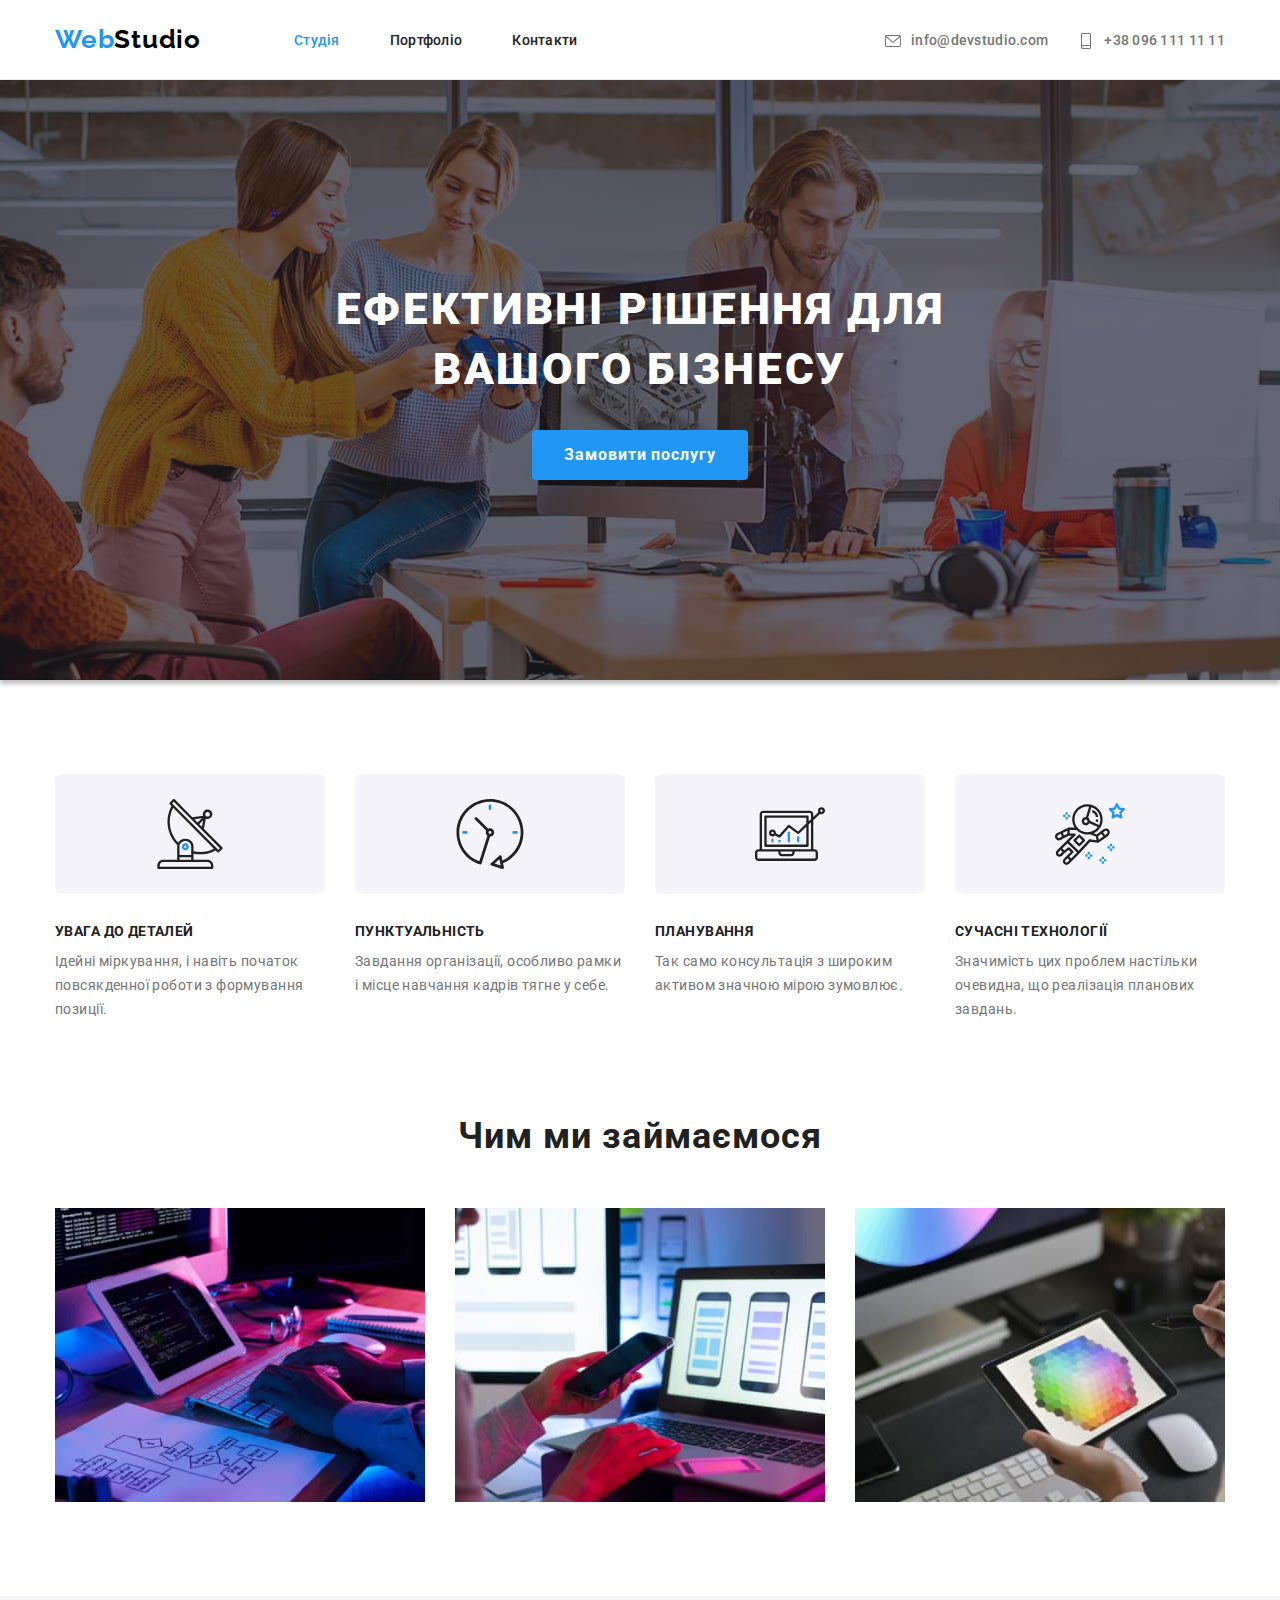
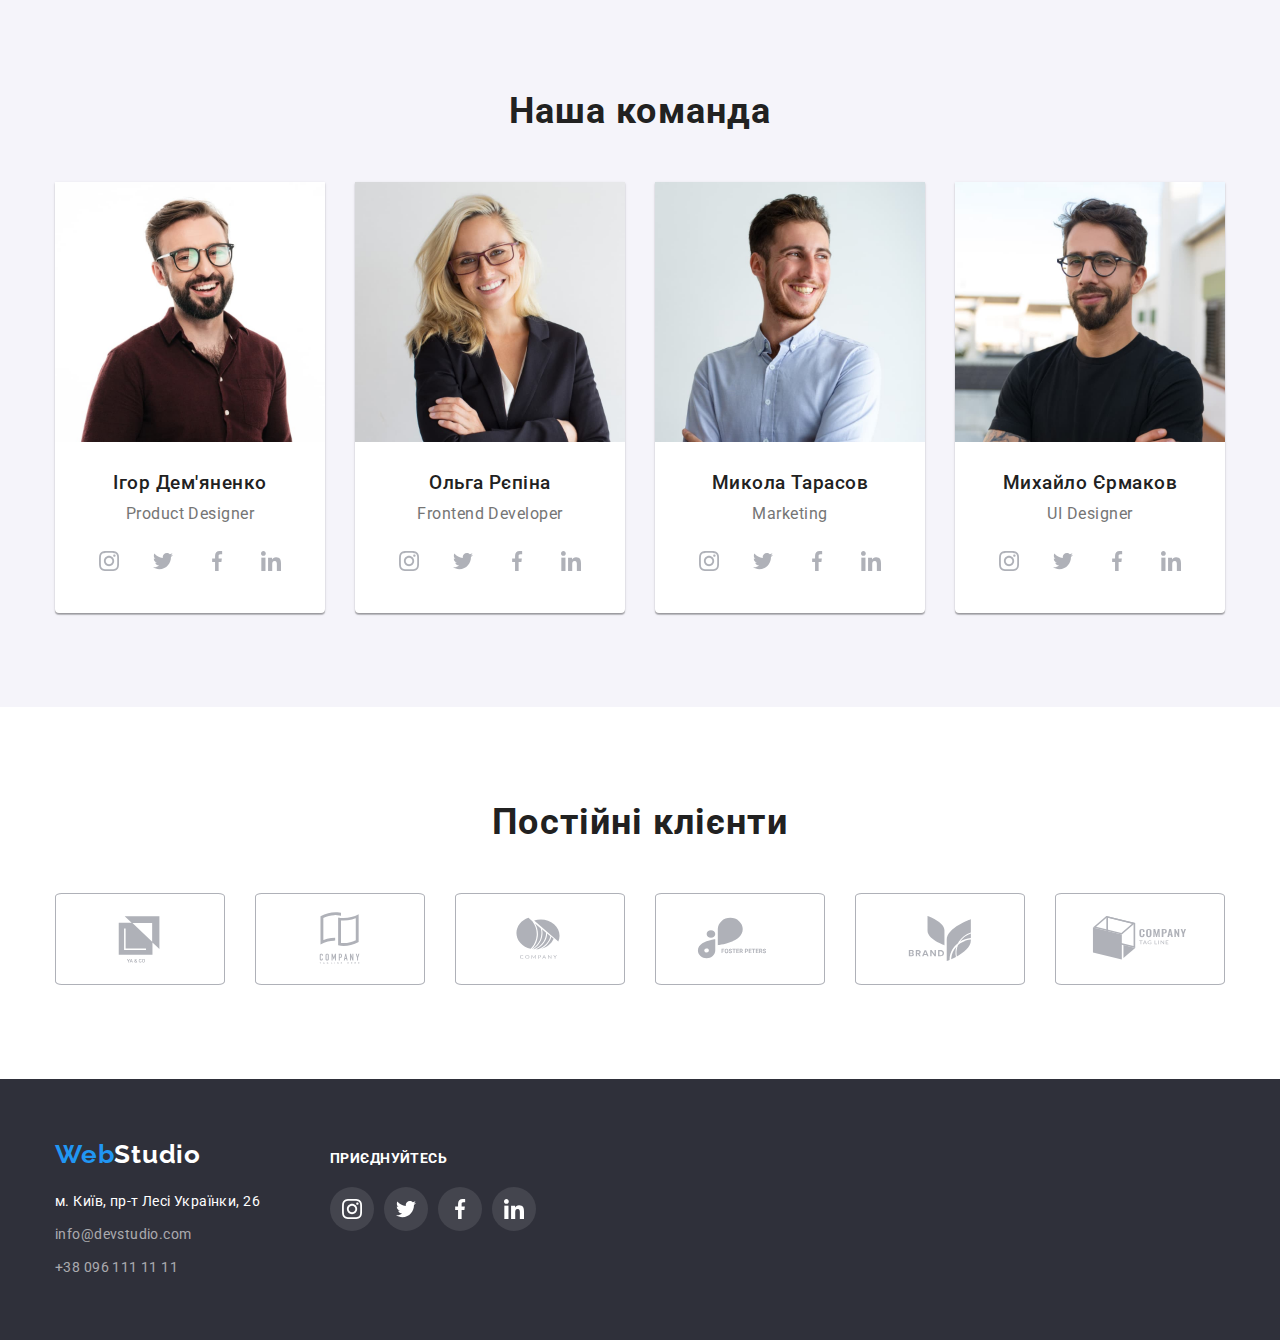
==== index.html @ f3d17907 "Adds HW-4" ====
<!DOCTYPE html>
<html lang="uk">

<head>
  <meta charset="UTF-8" />
  <meta http-equiv="X-UA-Compatible" content="IE=edge" />
  <meta name="viewport" content="width=device-width, initial-scale=1.0" />
  <title>Студія</title>
  <link rel="preconnect" href="https://fonts.googleapis.com" />
  <link rel="preconnect" href="https://fonts.gstatic.com" crossorigin />
  <link
    href="https://fonts.googleapis.com/css2?family=Oleo+Script&family=Raleway:wght@700&family=Roboto:wght@400;500;700;900&display=swap"
    rel="stylesheet" />
  <link rel="stylesheet" href="https://cdnjs.cloudflare.com/ajax/libs/modern-normalize/1.1.0/modern-normalize.min.css"
    integrity="sha512-wpPYUAdjBVSE4KJnH1VR1HeZfpl1ub8YT/NKx4PuQ5NmX2tKuGu6U/JRp5y+Y8XG2tV+wKQpNHVUX03MfMFn9Q=="
    crossorigin="anonymous" referrerpolicy="no-referrer" />
  <link rel="stylesheet" href="./css/styles.css" />
</head>

<body>
  <!-- Шапка сайту -->
  <header class="header">
    <div class="container">
      <nav class="nav">
        <a href="/" class="logo-header link"><span>Web</span>Studio</a>
        <ul class="list first-list">
          <li class="list-item">
            <a href="/" class="nav-item active link">Студія</a>
          </li>
          <li class="list-item">
            <a href="./portfolio.html" class="nav-item link">Портфоліо</a>
          </li>
          <li class="list-item">
            <a href="#" class="nav-item link">Контакти</a>
          </li>
        </ul>
      </nav>
      <ul class="list second-list">
        <li class="list-item">
          <a href="mailto:info@devstudio.com" class="address-header link">
            <svg class="envelope" width="16" height="16">
              <use href="./images/icons.svg#icon-envelope"></use>
            </svg>
            info@devstudio.com
          </a>
        </li>
        <li class="list-item">
          <a href="tel:+380961111111" class="address-header link">
            <svg class="smartphone" width="16" height="16">
              <use href="./images/icons.svg#icon-smartphone"></use>
            </svg>
            +38 096 111 11 11
          </a>
        </li>
      </ul>
    </div>
  </header>

  <!-- Головний контент сторінки -->
  <main>
    <!-- Герой -->
    <section class="hero">
      <div class="container">
        <h1 class="hero-title">Ефективні рішення для вашого бізнесу</h1>
        <button type="button" class="hero-button">Замовити послугу</button>
      </div>
    </section>

    <!-- Особливості -->
    <section class="characteristics section no-padding">
      <div class="container">
        <h2 class="characteristics-title visually-hidden">Особливості</h2>
        <ul class="list">
          <li class="list-item">
            <div class="characteristic-thumb">
              <svg class="antenna" width="70" height="70">
                <use href="./images/icons.svg#icon-antenna"></use>
              </svg>
            </div>
            <h3 class="characteristic-title">Увага до деталей</h3>
            <p class="characteristic-text">
              Ідейні міркування, і навіть початок повсякденної роботи з
              формування позиції.
            </p>
          </li>
          <li class="list-item">
            <div class="characteristic-thumb">
              <svg class="clock" width="70" height="70">
                <use href="./images/icons.svg#icon-clock"></use>
              </svg>
            </div>
            <h3 class="characteristic-title">Пунктуальність</h3>
            <p class="characteristic-text">
              Завдання організації, особливо рамки і місце навчання кадрів
              тягне у себе.
            </p>
          </li>
          <li class="list-item">
            <div class="characteristic-thumb">
              <svg class="diagram" width="70" height="70">
                <use href="./images/icons.svg#icon-diagram"></use>
              </svg>
            </div>
            <h3 class="characteristic-title">Планування</h3>
            <p class="characteristic-text">
              Так само консультація з широким активом значною мірою зумовлює.
            </p>
          </li>
          <li class="list-item">
            <div class="characteristic-thumb">
              <svg class="astronaut" width="70" height="70">
                <use href="./images/icons.svg#icon-astronaut"></use>
              </svg>
            </div>
            <h3 class="characteristic-title">Сучасні технології</h3>
            <p class="characteristic-text">
              Значимість цих проблем настільки очевидна, що реалізація
              планових завдань.
            </p>
          </li>
        </ul>
      </div>
    </section>

    <!-- Чим ми займаємося -->
    <section class="works section">
      <div class="container">
        <h2 class="works-title">Чим ми займаємося</h2>
        <ul class="list">
          <li class="list-item">
            <img src="./images/img1.jpg" alt="Програміст працює за робочим столом в офісі" width="370" />
          </li>
          <li class="list-item">
            <img src="./images/img2.jpg" alt="Дизайнер розробляє застосунок для смартфонів" width="370" />
          </li>
          <li class="list-item">
            <img src="./images/img3.jpg" alt="Дизайнер з графічним планшетом з вибором кольорів" width="370" />
          </li>
        </ul>
      </div>
    </section>

    <!-- Наша команда -->
    <section class="team section">
      <div class="container">
        <h2 class="team-title">Наша команда</h2>
        <ul class="list">
          <li class="card">
            <img src="./images/card1.jpg" alt="Фото Ігоря Дем'яненка" width="270" />
            <div class="card-description">
              <h3 class="card-title">Ігор Дем'яненко</h3>
              <p lang="en" class="card-text">Product Designer</p>
              <ul class="list">
                <li class="list-item">
                  <a href="#" class="link card-link">
                    <svg class="instagram social" width="20" height="20">
                      <use href="./images/icons.svg#icon-instagram"></use>
                    </svg>
                  </a>
                </li>
                <li class="list-item">
                  <a href="#" class="link card-link">
                    <svg class="twitter social" width="20" height="20">
                      <use href="./images/icons.svg#icon-twitter"></use>
                    </svg>
                  </a>
                </li>
                <li class="list-item">
                  <a href="#" class="link card-link">
                    <svg class="facebook social" width="20" height="20">
                      <use href="./images/icons.svg#icon-facebook"></use>
                    </svg>
                  </a>
                </li>
                <li class="list-item">
                  <a href="#" class="link card-link">
                    <svg class="linkedin social" width="20" height="20">
                      <use href="./images/icons.svg#icon-linkedin"></use>
                    </svg>
                  </a>
                </li>
              </ul>
            </div>
          </li>
          <li class="card">
            <img src="./images/card2.jpg" alt="Фото Ольги Рєпіной" width="270" />
            <div class="card-description">
              <h3 class="card-title">Ольга Рєпіна</h3>
              <p lang="en" class="card-text">Frontend Developer</p>
              <ul class="list">
                <li class="list-item">
                  <a href="#" class="link card-link">
                    <svg class="instagram social" width="20" height="20">
                      <use href="./images/icons.svg#icon-instagram"></use>
                    </svg>
                  </a>
                </li>
                <li class="list-item">
                  <a href="#" class="link card-link">
                    <svg class="twitter social" width="20" height="20">
                      <use href="./images/icons.svg#icon-twitter"></use>
                    </svg>
                  </a>
                </li>
                <li class="list-item">
                  <a href="#" class="link card-link">
                    <svg class="facebook social" width="20" height="20">
                      <use href="./images/icons.svg#icon-facebook"></use>
                    </svg>
                  </a>
                </li>
                <li class="list-item">
                  <a href="#" class="link card-link">
                    <svg class="linkedin social" width="20" height="20">
                      <use href="./images/icons.svg#icon-linkedin"></use>
                    </svg>
                  </a>
                </li>
              </ul>
            </div>
          </li>
          <li class="card">
            <img src="./images/card3.jpg" alt="Фото Миколи Тарасова" width="270" />
            <div class="card-description">
              <h3 class="card-title">Микола Тарасов</h3>
              <p lang="en" class="card-text">Marketing</p>
              <ul class="list">
                <li class="list-item">
                  <a href="#" class="link card-link">
                    <svg class="instagram social" width="20" height="20">
                      <use href="./images/icons.svg#icon-instagram"></use>
                    </svg>
                  </a>
                </li>
                <li class="list-item">
                  <a href="#" class="link card-link">
                    <svg class="twitter social" width="20" height="20">
                      <use href="./images/icons.svg#icon-twitter"></use>
                    </svg>
                  </a>
                </li>
                <li class="list-item">
                  <a href="#" class="link card-link">
                    <svg class="facebook social" width="20" height="20">
                      <use href="./images/icons.svg#icon-facebook"></use>
                    </svg>
                  </a>
                </li>
                <li class="list-item">
                  <a href="#" class="link card-link">
                    <svg class="linkedin social" width="20" height="20">
                      <use href="./images/icons.svg#icon-linkedin"></use>
                    </svg>
                  </a>
                </li>
              </ul>
            </div>
          </li>
          <li class="card">
            <img src="./images/card4.jpg" alt="Фото Михайла Єрмакова" width="270" />
            <div class="card-description">
              <h3 class="card-title">Михайло Єрмаков</h3>
              <p lang="en" class="card-text">UI Designer</p>
              <ul class="list">
                <li class="list-item">
                  <a href="#" class="link card-link">
                    <svg class="instagram social" width="20" height="20">
                      <use href="./images/icons.svg#icon-instagram"></use>
                    </svg>
                  </a>
                </li>
                <li class="list-item">
                  <a href="#" class="link card-link">
                    <svg class="twitter social" width="20" height="20">
                      <use href="./images/icons.svg#icon-twitter"></use>
                    </svg>
                  </a>
                </li>
                <li class="list-item">
                  <a href="#" class="link card-link">
                    <svg class="facebook social" width="20" height="20">
                      <use href="./images/icons.svg#icon-facebook"></use>
                    </svg>
                  </a>
                </li>
                <li class="list-item">
                  <a href="#" class="link card-link">
                    <svg class="linkedin social" width="20" height="20">
                      <use href="./images/icons.svg#icon-linkedin"></use>
                    </svg>
                  </a>
                </li>
              </ul>
            </div>
          </li>
        </ul>
      </div>
    </section>

    <!-- Постійні клієнти -->
    <section class="clients section">
      <div class="container">
        <h2 class="clients-title">Постійні клієнти</h2>
        <ul class="list">
          <li class="list-item">
            <a href="#" class="link client-link">
              <svg class="client-logo" width="106" height="60">
                <use href="./images/icons.svg#icon-logo1"></use>
              </svg>
            </a>
          </li>
          <li class="list-item">
            <a href="#" class="link client-link">
              <svg class="client-logo" width="106" height="60">
                <use href="./images/icons.svg#icon-logo2"></use>
              </svg>
            </a>
          </li>
          <li class="list-item">
            <a href="#" class="link client-link">
              <svg class="client-logo" width="106" height="60">
                <use href="./images/icons.svg#icon-logo3"></use>
              </svg>
            </a>
          </li>
          <li class="list-item">
            <a href="#" class="link client-link">
              <svg class="client-logo" width="106" height="60">
                <use href="./images/icons.svg#icon-logo4"></use>
              </svg>
            </a>
          </li>
          <li class="list-item">
            <a href="#" class="link client-link">
              <svg class="client-logo" width="106" height="60">
                <use href="./images/icons.svg#icon-logo5"></use>
              </svg>
            </a>
          </li>
          <li class="list-item">
            <a href="#" class="link client-link">
              <svg class="client-logo" width="106" height="60">
                <use href="./images/icons.svg#icon-logo6"></use>
              </svg>
            </a>
          </li>
        </ul>
      </div>
    </section>
  </main>

  <!-- Підвал сторінки -->
  <footer class="footer">
    <div class="container">
      <div class="primary-footer">
        <a href="#" class="logo-footer link"><span>Web</span>Studio</a>
        <address class="address">
          <ul class="list">
            <li class="list-footer">
              <a href="https://goo.gl/maps/SeXWdGzoHRJxyxAJA" class="map-footer link" target="_blank"
                rel="noopener noreferrer">м. Київ, пр-т Лесі Українки, 26</a>
            </li>
            <li class="list-footer">
              <a href="mailto:info@devstudio.com" class="address-footer link">info@devstudio.com</a>
            </li>
            <li class="list-footer">
              <a href="tel:+380961111111" class="address-footer link">+38 096 111 11 11</a>
            </li>
          </ul>
        </address>
      </div>
      <div class="secondary-footer">
        <p class="secondary-footer-text">Приєднуйтесь</p>
        <ul class="list">
          <li class="list-item">
            <a href="#" class="link footer-link">
              <svg class="instagram social" width="20" height="20">
                <use href="./images/icons.svg#icon-instagram"></use>
              </svg>
            </a>
          </li>
          <li class="list-item">
            <a href="#" class="link footer-link">
              <svg class="twitter social" width="20" height="20">
                <use href="./images/icons.svg#icon-twitter"></use>
              </svg>
            </a>
          </li>
          <li class="list-item">
            <a href="#" class="link footer-link">
              <svg class="facebook social" width="20" height="20">
                <use href="./images/icons.svg#icon-facebook"></use>
              </svg>
            </a>
          </li>
          <li class="list-item">
            <a href="#" class="link footer-link">
              <svg class="linkedin social" width="20" height="20">
                <use href="./images/icons.svg#icon-linkedin"></use>
              </svg>
            </a>
          </li>
        </ul>
      </div>
    </div>
  </footer>
</body>

</html>
---- css/styles.css ----
html {
  box-sizing: border-box;
}

*,
*::before,
*::after {
  box-sizing: inherit;
}

:root {
  --title-dark-color: #212121;
  --text-dark-color: #757575;
  --background-dark-color: #2f303a;
  --black-color: #000000;
  --accent-color: #2196f3;
  --white-color: #ffffff;
  --text-light-color: rgba(255, 255, 255, 0.6);
  --background-light-color: #f5f5f5;
  --background-gray-color: #f5f4fa;
  --button-active-color: #188ce8;
  --border-portfolio-color: #eeeeee;
  --border-header-color: #ececec;
  --icon-color: #afb1b8;
  --overlay-color: rgba(47, 48, 58, 0.4);
  --background-hero-color: #c4c4c4;
  --icon-footer: rgba(255, 255, 255, 0.1);
}

body {
  margin: 0;
  font-family: "Roboto", sans-serif;
  color: var(--title-dark-color);
}

.hero-button,
.portfolio-button {
  cursor: pointer;
  font-family: inherit;
}

.link {
  text-decoration: none;
}

.list {
  list-style: none;
  padding: 0;
  margin: 0;
}

img {
  display: block;
  max-width: 100%;
}

h1,
h2,
h3,
h4,
h5,
h6,
p {
  margin: 0;
}

.visually-hidden {
  position: absolute;
  white-space: nowrap;
  width: 1px;
  height: 1px;
  overflow: hidden;
  border: 0;
  padding: 0;
  clip: rect(0 0 0 0);
  clip-path: inset(50%);
  margin: -1px;
}

.logo-header,
.logo-footer {
  font-family: "Raleway", sans-serif;
  font-weight: 700;
  font-size: 26px;
  line-height: 1.19;
  letter-spacing: 0.03em;
}

.container {
  width: 1200px;
  margin: 0 auto;
  padding-left: 15px;
  padding-right: 15px;
}

.section {
  padding-top: 94px;
  padding-bottom: 94px;
}

.section.no-padding {
  padding-bottom: 0;
}

/* Шапка сайту */
.header {
  border-bottom: 1px solid var(--border-header-color);

  background-color: var(--white-color);
}

.header .container {
  display: flex;
  justify-content: space-between;
  padding-top: 24px;
  padding-bottom: 24px;
}

.nav,
.header .list {
  display: flex;
  align-items: center;
}

.logo-header {
  margin-right: 93px;

  color: var(--black-color);
}

.first-list .list-item:not(:first-child) {
  margin-left: 50px;
}

.second-list .list-item:not(:first-child) {
  margin-left: 30px;
}

.nav-item,
.address-header {
  font-weight: 500;
  font-size: 14px;
  line-height: 1.14;
  letter-spacing: 0.02em;
}

.nav-item {
  color: var(--title-dark-color);
}

.address-header {
  color: var(--text-dark-color);
  display: inline-flex;
  vertical-align: middle;
}

.active,
.nav-item:hover,
.nav-item:focus,
.address-header:hover,
.address-header:focus,
.logo-header>span {
  color: var(--accent-color);
}

.envelope,
.smartphone {
  margin-right: 10px;
  fill: var(--text-dark-color);
}

.address-header:hover .envelope,
.address-header:focus .envelope,
.address-header:hover .smartphone,
.address-header:focus .smartphone {
  fill: var(--accent-color);
}

/* Герой */
.hero {
  text-align: center;
  padding-top: 200px;
  padding-bottom: 200px;
  box-shadow: 0px 4px 4px rgba(0, 0, 0, 0.25);

  background-image: linear-gradient(var(--overlay-color), var(--overlay-color)),
    url("../images/hero.jpg");
  background-position: center;
  background-repeat: no-repeat;
  background-color: var(--background-hero-color);
}

.hero-title {
  max-width: 696px;
  margin: 0 auto 30px;

  color: var(--white-color);

  font-weight: 900;
  font-size: 44px;
  line-height: 1.36;
  letter-spacing: 0.06em;
  text-transform: uppercase;
}

.hero-button {
  border-radius: 4px;
  padding: 10px 32px;
  border: none;

  color: var(--white-color);
  background-color: var(--accent-color);

  font-weight: 700;
  font-size: 16px;
  line-height: 1.88;
  letter-spacing: 0.06em;
}

.hero-button:hover,
.hero-button:focus {
  background-color: var(--button-active-color);
}

/* Особливості */
.characteristics .list {
  display: flex;
}

.characteristics .list-item:not(:last-child) {
  margin-right: 30px;
}

.characteristic-title {
  margin-bottom: 10px;

  font-weight: 700;
  font-size: 14px;
  line-height: 1.14;
  letter-spacing: 0.03em;
  text-transform: uppercase;
}

.characteristic-text {
  color: var(--text-dark-color);

  font-size: 14px;
  line-height: 1.71;
  letter-spacing: 0.03em;
}

.characteristic-thumb {
  display: flex;
  justify-content: center;
  align-items: center;

  margin-bottom: 30px;
  border-radius: 4%;
  width: 270px;
  height: 120px;

  background-color: var(--background-gray-color);
}

/* Чим ми займаємося */
.works-title {
  margin-bottom: 50px;
  text-align: center;

  font-weight: 700;
  font-size: 36px;
  line-height: 1.17;
  letter-spacing: 0.03em;
}

.works .list {
  display: flex;
}

.works .list-item:not(:last-child) {
  margin-right: 30px;
}

/* Наша команда */
.team {
  background-color: var(--background-gray-color);
  text-align: center;
}

.team .list {
  display: flex;
}

.team-title {
  margin-bottom: 50px;

  font-weight: 700;
  font-size: 36px;
  line-height: 1.17;
  letter-spacing: 0.03em;
}

.card {
  background-color: var(--white-color);

  font-size: 16px;
  line-height: 1.19;
  letter-spacing: 0.03em;

  border-radius: 0px 0px 4px 4px;
  box-shadow: 0px 1px 3px rgba(0, 0, 0, 0.12),
    0px 1px 1px rgba(0, 0, 0, 0.14),
    0px 2px 1px rgba(0, 0, 0, 0.2);
}

.card:not(:last-child) {
  margin-right: 30px;
}

.card-description {
  padding: 30px 32px;
}

.card-title {
  margin-bottom: 10px;

  font-weight: 500;
}

.card-text {
  margin-bottom: 16px;

  color: var(--text-dark-color);
}

.card .list {
  display: flex;
}

.card .list-item:not(:last-child) {
  margin-right: 10px;
}

.card-link {
  display: flex;
  justify-content: center;
  align-items: center;
  width: 44px;
  height: 44px;
  border-radius: 50%;
}

.card-link .social {
  fill: var(--icon-color);
}

.card-link:hover,
.card-link:focus {
  background-color: var(--accent-color);
}

.card-link:hover .social,
.card-link:focus .social {
  fill: var(--white-color);
}

/* Постійні клієнти */
.clients-title {
  margin-bottom: 50px;

  font-weight: 700;
  font-size: 36px;
  line-height: 1.17;
  text-align: center;
  letter-spacing: 0.03em;
}

.clients .list {
  display: flex;
}

.clients .list-item:not(:last-child) {
  margin-right: 30px;
}

.client-link {
  display: flex;
  justify-content: center;
  align-items: center;
  width: 170px;
  height: 92px;
  border: 1px solid var(--icon-color);
  border-radius: 4%;
}

.client-logo {
  fill: var(--icon-color)
}

.client-link:hover,
.client-link:focus {
  border: 1px solid var(--accent-color);
}

.client-link:hover .client-logo,
.client-link:focus .client-logo {
  fill: var(--accent-color);
}

/* Підвал сторінки */
.footer .container {
  display: flex;
}

.footer {
  padding-top: 60px;
  padding-bottom: 60px;

  background-color: var(--background-dark-color);
}

.logo-footer {
  color: var(--white-color);
}

.map-footer,
.address-footer {
  font-style: normal;
  font-size: 14px;
  line-height: 1.71;
  letter-spacing: 0.03em;
}

.map-footer {
  color: var(--white-color);
}

.address-footer {
  color: var(--text-light-color);
}

.map-footer:hover,
.map-footer:focus,
.address-footer:hover,
.address-footer:focus,
.logo-footer>span {
  color: var(--accent-color);
}

.address {
  margin-top: 20px;
}

.list-footer:not(:last-child) {
  margin-bottom: 9px;
}

.secondary-footer {
  margin-left: 70px;
  padding-top: 12px;
}

.secondary-footer-text {
  margin-bottom: 20px;

  color: var(--white-color);
  font-weight: 700;
  font-size: 14px;
  line-height: 1.14;
  letter-spacing: 0.03em;
  text-transform: uppercase;
}

.secondary-footer .list {
  display: flex;
}

.secondary-footer .list-item:not(:last-child) {
  margin-right: 10px;
}

.footer-link {
  display: flex;
  justify-content: center;
  align-items: center;
  width: 44px;
  height: 44px;
  border-radius: 50%;

  background-color: var(--icon-footer);
}

.footer-link .social {
  fill: var(--white-color);
}

.footer-link:hover,
.footer-link:focus {
  background-color: var(--accent-color);
}

/* Портфоліо */
.buttons {
  display: flex;
  justify-content: center;
  margin-bottom: 50px;
}

.buttons .list-item:not(:last-child) {
  margin-right: 8px;
}

.portfolio-button {
  padding: 6px 22px;
  text-align: center;
  border: none;
  border-radius: 4px;

  background-color: var(--background-gray-color);

  font-weight: 500;
  font-size: 16px;
  line-height: 1.62;
  letter-spacing: 0.03em;
}

.portfolio-button:hover,
.portfolio-button:focus {
  box-shadow: 0px 3px 1px rgba(0, 0, 0, 0.1),
    0px 1px 2px rgba(0, 0, 0, 0.08),
    0px 2px 2px rgba(0, 0, 0, 0.12);

  background-color: var(--accent-color);
  color: var(--white-color);
}

.projects {
  display: flex;
  flex-wrap: wrap;
  gap: 30px;
}

.project {
  flex-basis: calc((100% - 60px) / 3);

  background-color: var(--white-color);
}

/* .project img {
  width: 100%;
} */

.project .link {
  display: block;
}

.project .link:hover,
.project .link:focus {
  box-shadow: 0px 1px 1px rgba(0, 0, 0, 0.12),
    0px 4px 4px rgba(0, 0, 0, 0.06),
    1px 4px 6px rgba(0, 0, 0, 0.16);
}

.project-description {
  padding: 20px 24px;
  border-right: 1px solid var(--border-portfolio-color);
  border-left: 1px solid var(--border-portfolio-color);
  border-bottom: 1px solid var(--border-portfolio-color);
}

.project-title {
  font-weight: 700;
  font-size: 18px;
  line-height: 2;
  letter-spacing: 0.06em;

  color: var(--title-dark-color);
}

.project-text {
  margin-top: 4px;

  color: var(--text-dark-color);
  font-size: 16px;
  line-height: 1.88;
  letter-spacing: 0.03em;
}
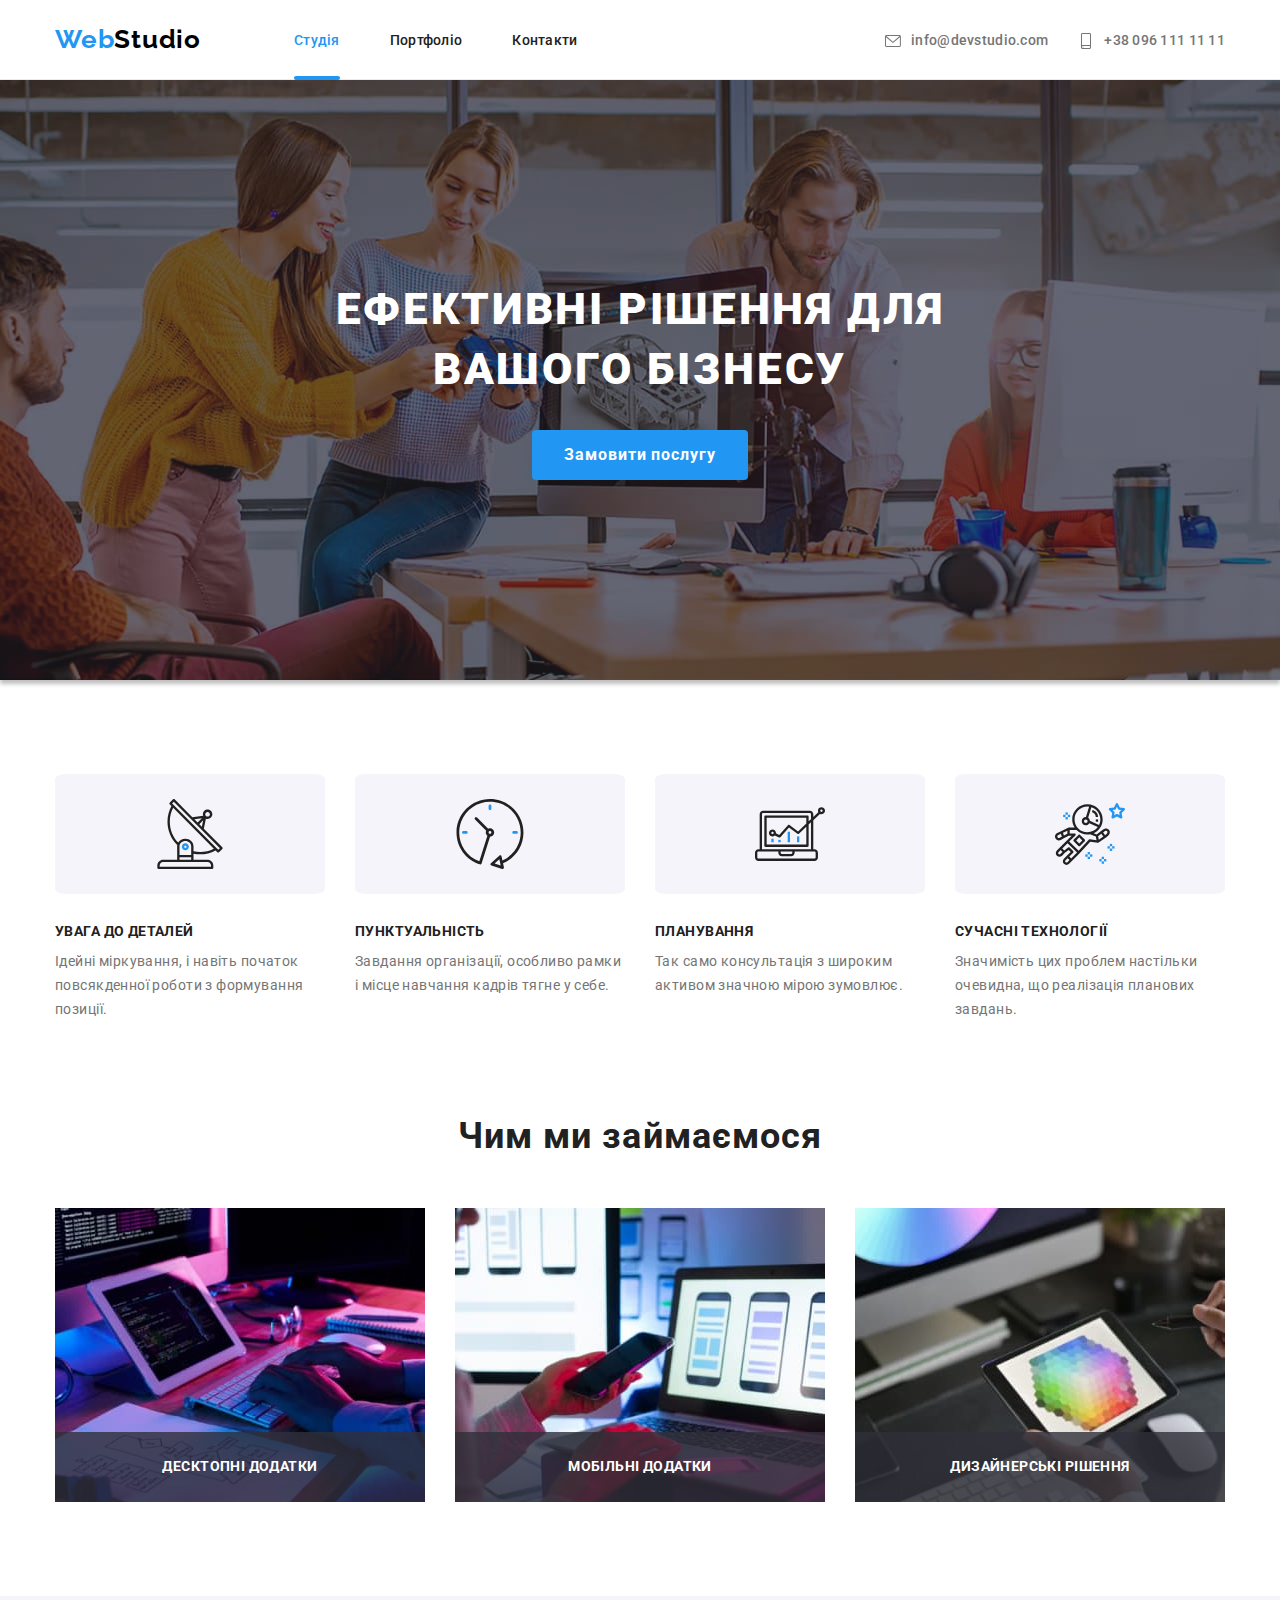
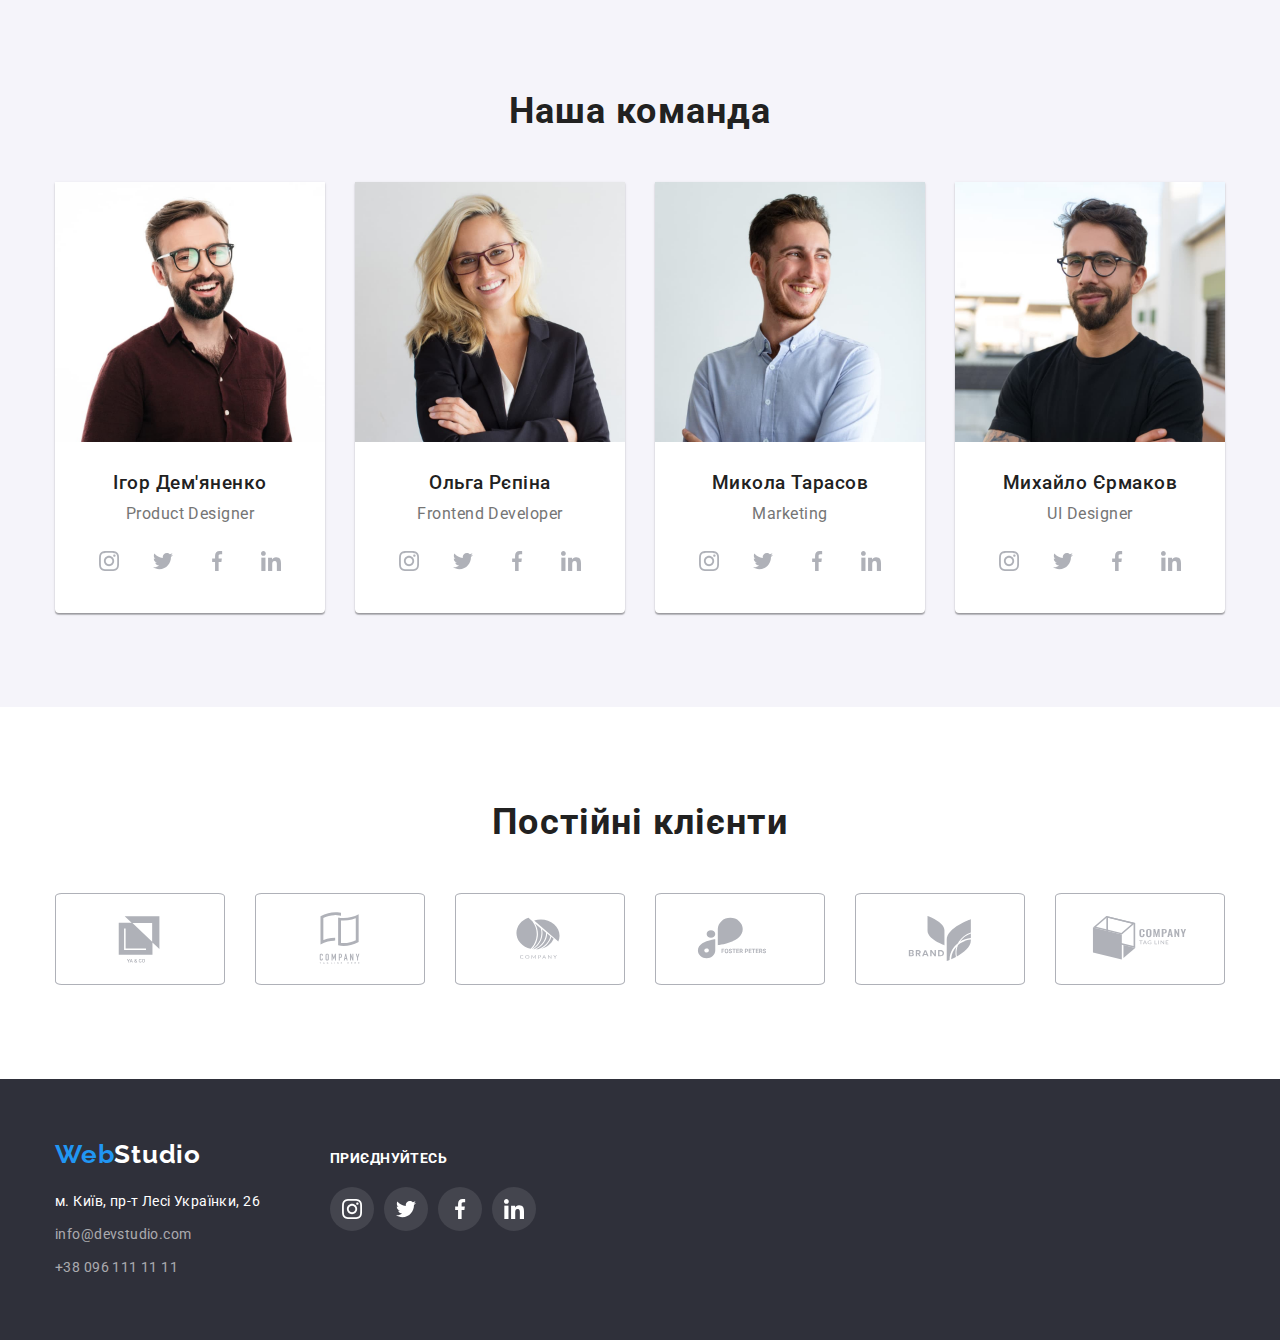
==== commit 62947de2: "Adds active::after and work-title" ====
--- a/index.html
+++ b/index.html
@@ -129,12 +129,15 @@
         <ul class="list">
           <li class="list-item">
             <img src="./images/img1.jpg" alt="Програміст працює за робочим столом в офісі" width="370" />
+            <h3 class="work-title">Десктопні додатки</h3>
           </li>
           <li class="list-item">
             <img src="./images/img2.jpg" alt="Дизайнер розробляє застосунок для смартфонів" width="370" />
+            <h3 class="work-title">Мобільні додатки</h3>
           </li>
           <li class="list-item">
             <img src="./images/img3.jpg" alt="Дизайнер з графічним планшетом з вибором кольорів" width="370" />
+            <h3 class="work-title">Дизайнерські рішення</h3>
           </li>
         </ul>
       </div>
--- a/css/styles.css
+++ b/css/styles.css
@@ -25,6 +25,8 @@
   --overlay-color: rgba(47, 48, 58, 0.4);
   --background-hero-color: #c4c4c4;
   --icon-footer: rgba(255, 255, 255, 0.1);
+  --portfolio-overlay-color: rgba(33, 150, 243, 0.9);
+  --background-work-color: rgba(47, 48, 58, 0.8);
 }
 
 body {
@@ -176,6 +178,22 @@
   fill: var(--accent-color);
 }
 
+.active {
+  position: relative;
+}
+
+.active::after {
+  content: '';
+  display: block;
+  position: absolute;
+  top: 44px;
+
+  width: 100%;
+  height: 4px;
+  background-color: var(--accent-color);
+  border-radius: 2px;
+}
+
 /* Герой */
 .hero {
   text-align: center;
@@ -273,6 +291,29 @@
   letter-spacing: 0.03em;
 }
 
+.works .list-item {
+  position: relative;
+}
+
+.work-title {
+  position: absolute;
+  bottom: 0;
+
+  padding-top: 27px;
+  padding-bottom: 27px;
+  width: 370px;
+  height: 70px;
+
+  font-weight: 700;
+  font-size: 14px;
+  line-height: 1.14;
+  text-align: center;
+  letter-spacing: 0.03em;
+  text-transform: uppercase;
+  background-color: var(--background-work-color);
+  color: var(--white-color);
+}
+
 .works .list {
   display: flex;
 }
@@ -546,9 +587,11 @@
   background-color: var(--white-color);
 }
 
-/* .project img {
-  width: 100%;
-} */
+.project-thumb {
+  position: relative;
+  overflow: hidden;
+  /* width: 100%; */
+}
 
 .project .link {
   display: block;
@@ -584,4 +627,30 @@
   font-size: 16px;
   line-height: 1.88;
   letter-spacing: 0.03em;
+}
+
+.project-overlay {
+  /* content: ''; */
+  /* display: inline-block; */
+  width: 370px;
+  height: 294px;
+  background-color: var(--portfolio-overlay-color);
+  color: var(--white-color);
+  position: absolute;
+  top: 0;
+  left: 0;
+  transform: translateY(100%);
+  /* opacity: 0; */
+  transition: transform 250ms cubic-bezier(0.4, 0, 0.2, 1);
+
+  font-size: 18px;
+  line-height: 1.56;
+  letter-spacing: 0.03em;
+
+  padding: 63px 24px;
+}
+
+.project .link:hover .project-overlay {
+  transform: translateY(0);
+  opacity: 1;
 }